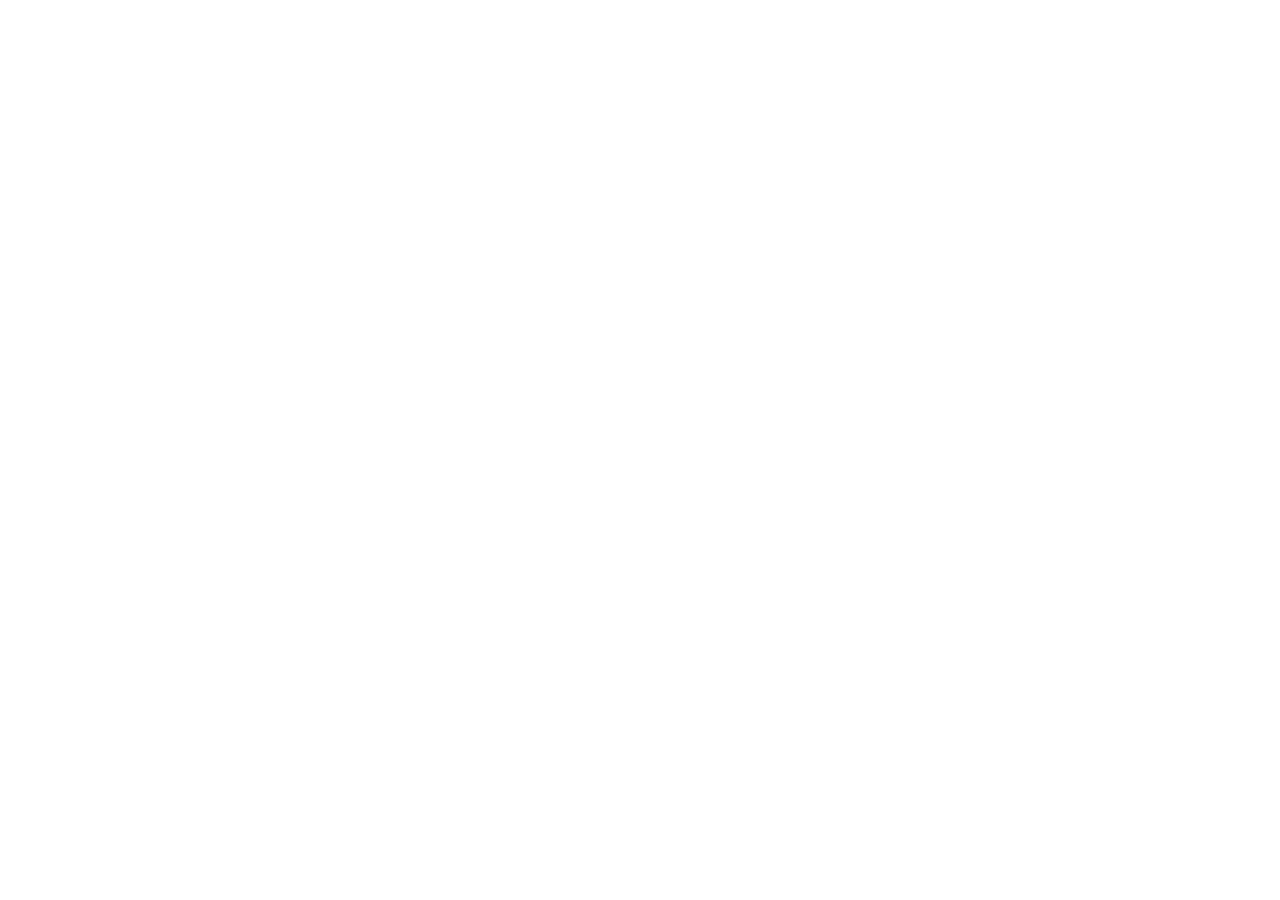
==== Chessboard/Chessboard/index.html @ 569defcc "add" ====
<html>
    <head>
        <title>Chessboard</title>
        <link rel="stylesheet" href="style.css">
    </head>
    <body>
        <div class="chessboard">
            <div class="black"></div>
            <div class="white"></div>
            <div class="black"></div>
            <div class="white"></div>
            <div class="black"></div>
            <div class="white"></div>
            <div class="black"></div>
            <div class="white"></div>
            
            <div class="white"></div>
            <div class="black"></div>
            <div class="white"></div>
            <div class="black"></div>
            <div class="white"></div>
            <div class="black"></div>
            <div class="white"></div>
            <div class="black"></div>
            
            <div class="black"></div>
            <div class="white"></div>
            <div class="black"></div>
            <div class="white"></div>
            <div class="black"></div>
            <div class="white"></div>
            <div class="black"></div>
            <div class="white"></div>
            
            <div class="white"></div>
            <div class="black"></div>
            <div class="white"></div>
            <div class="black"></div>
            <div class="white"></div>
            <div class="black"></div>
            <div class="white"></div>
            <div class="black"></div>

            <div class="black"></div>
            <div class="white"></div>
            <div class="black"></div>
            <div class="white"></div>
            <div class="black"></div>
            <div class="white"></div>
            <div class="black"></div>
            <div class="white"></div>
            
            <div class="white"></div>
            <div class="black"></div>
            <div class="white"></div>
            <div class="black"></div>
            <div class="white"></div>
            <div class="black"></div>
            <div class="white"></div>
            <div class="black"></div>
            
            <div class="black"></div>
            <div class="white"></div>
            <div class="black"></div>
            <div class="white"></div>
            <div class="black"></div>
            <div class="white"></div>
            <div class="black"></div>
            <div class="white"></div>
            
            <div class="white"></div>
            <div class="black"></div>
            <div class="white"></div>
            <div class="black"></div>
            <div class="white"></div>
            <div class="black"></div>
            <div class="white"></div>
            <div class="black"></div>


        </div>
    </body>
</html>
---- Chessboard/Chessboard/style.css ----
body{
    display: flex;
    align-items: center;
    justify-content: center;
}
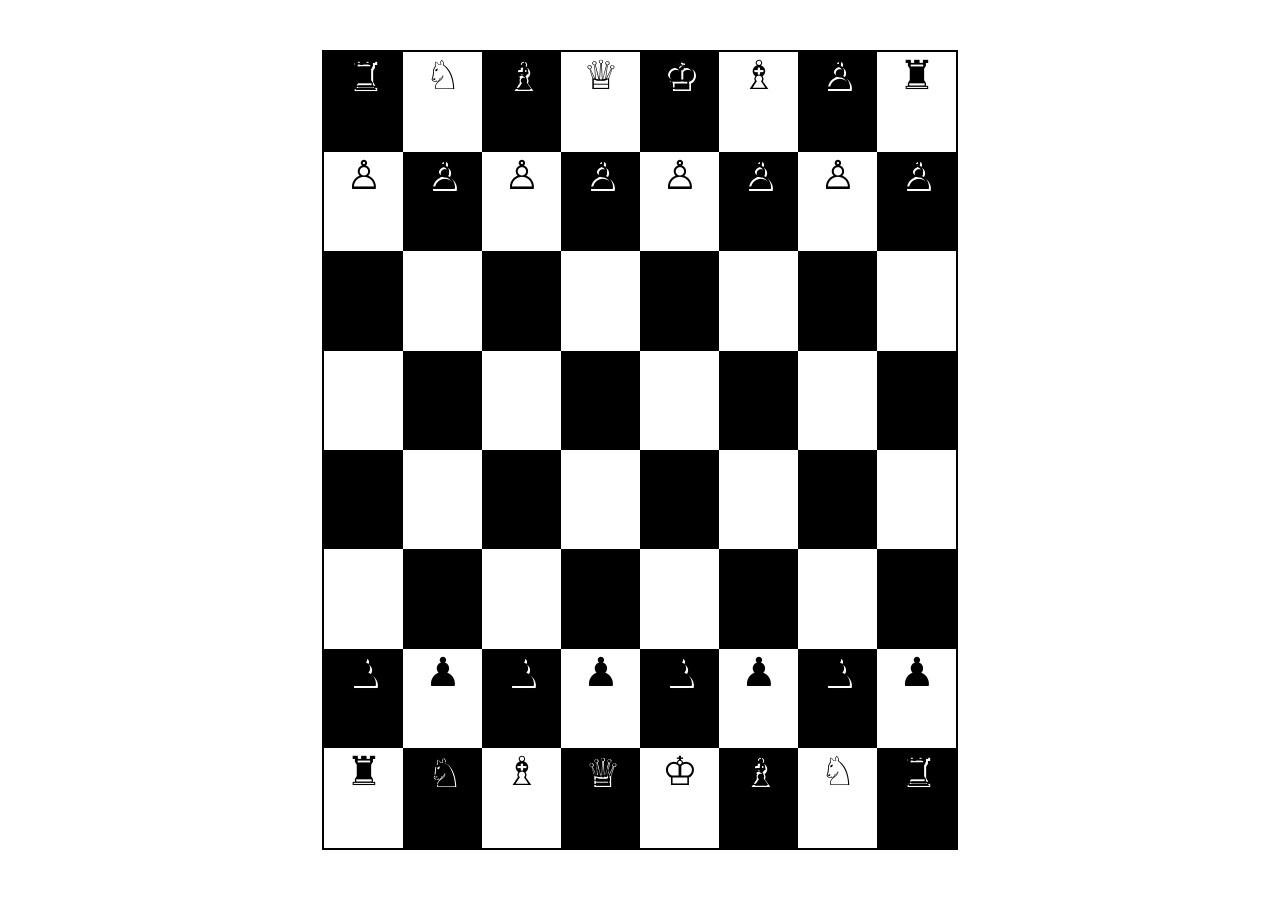
==== commit 027422f8: "Adding pieces code" ====
--- a/Chessboard/Chessboard/index.html
+++ b/Chessboard/Chessboard/index.html
@@ -5,23 +5,23 @@
     </head>
     <body>
         <div class="chessboard">
-            <div class="black"></div>
-            <div class="white"></div>
-            <div class="black"></div>
-            <div class="white"></div>
-            <div class="black"></div>
-            <div class="white"></div>
-            <div class="black"></div>
-            <div class="white"></div>
+            <div class="black">&#9820;</div>
+            <div class="white">&#9816;</div>
+            <div class="black">&#9815;</div>
+            <div class="white">&#9813;</div>
+            <div class="black">&#9812;</div>
+            <div class="white">	&#9815;</div>
+            <div class="black">	&#9817;</div>
+            <div class="white">&#9820;</div>
             
-            <div class="white"></div>
-            <div class="black"></div>
-            <div class="white"></div>
-            <div class="black"></div>
-            <div class="white"></div>
-            <div class="black"></div>
-            <div class="white"></div>
-            <div class="black"></div>
+            <div class="white">&#9817;</div>
+            <div class="black">&#9817;</div>
+            <div class="white">&#9817;</div>
+            <div class="black">&#9817;</div>
+            <div class="white">&#9817;</div>
+            <div class="black">&#9817;</div>
+            <div class="white">&#9817;</div>
+            <div class="black">&#9817;</div>
             
             <div class="black"></div>
             <div class="white"></div>
@@ -59,23 +59,23 @@
             <div class="white"></div>
             <div class="black"></div>
             
-            <div class="black"></div>
-            <div class="white"></div>
-            <div class="black"></div>
-            <div class="white"></div>
-            <div class="black"></div>
-            <div class="white"></div>
-            <div class="black"></div>
-            <div class="white"></div>
+            <div class="black">&#9823</div>
+            <div class="white">&#9823</div>
+            <div class="black">&#9823</div>
+            <div class="white">&#9823</div>
+            <div class="black">&#9823</div>
+            <div class="white">&#9823</div>
+            <div class="black">&#9823</div>
+            <div class="white">&#9823</div>
             
-            <div class="white"></div>
-            <div class="black"></div>
-            <div class="white"></div>
-            <div class="black"></div>
-            <div class="white"></div>
-            <div class="black"></div>
-            <div class="white"></div>
-            <div class="black"></div>
+            <div class="white">&#9820;</div>
+            <div class="black">&#9816;</div>
+            <div class="white">&#9815;</div>
+            <div class="black">&#9813;</div>
+            <div class="white">&#9812;</div>
+            <div class="black">	&#9815;</div>
+            <div class="white">&#9816;</div>
+            <div class="black">&#9820;</div>
 
 
         </div>
--- a/Chessboard/Chessboard/style.css
+++ b/Chessboard/Chessboard/style.css
@@ -3,3 +3,27 @@
     align-items: center;
     justify-content: center;
 }
+.chessboard{
+    border: 2px solid black;
+    height:90%;
+    width: 50%;
+    display: flex;
+    flex-wrap: wrap;
+}
+.chessboard div{
+    width: calc(100%/8);
+    text-align: center;
+    font-size: 40px;
+    text-shadow: 2px 2px white;
+}
+
+.black{
+    background-color: black;
+    height: 12.5%;
+    width: 100%;
+}
+.white{
+    background-color: white;
+    height: 12.5%;
+    width: 100%;
+}
